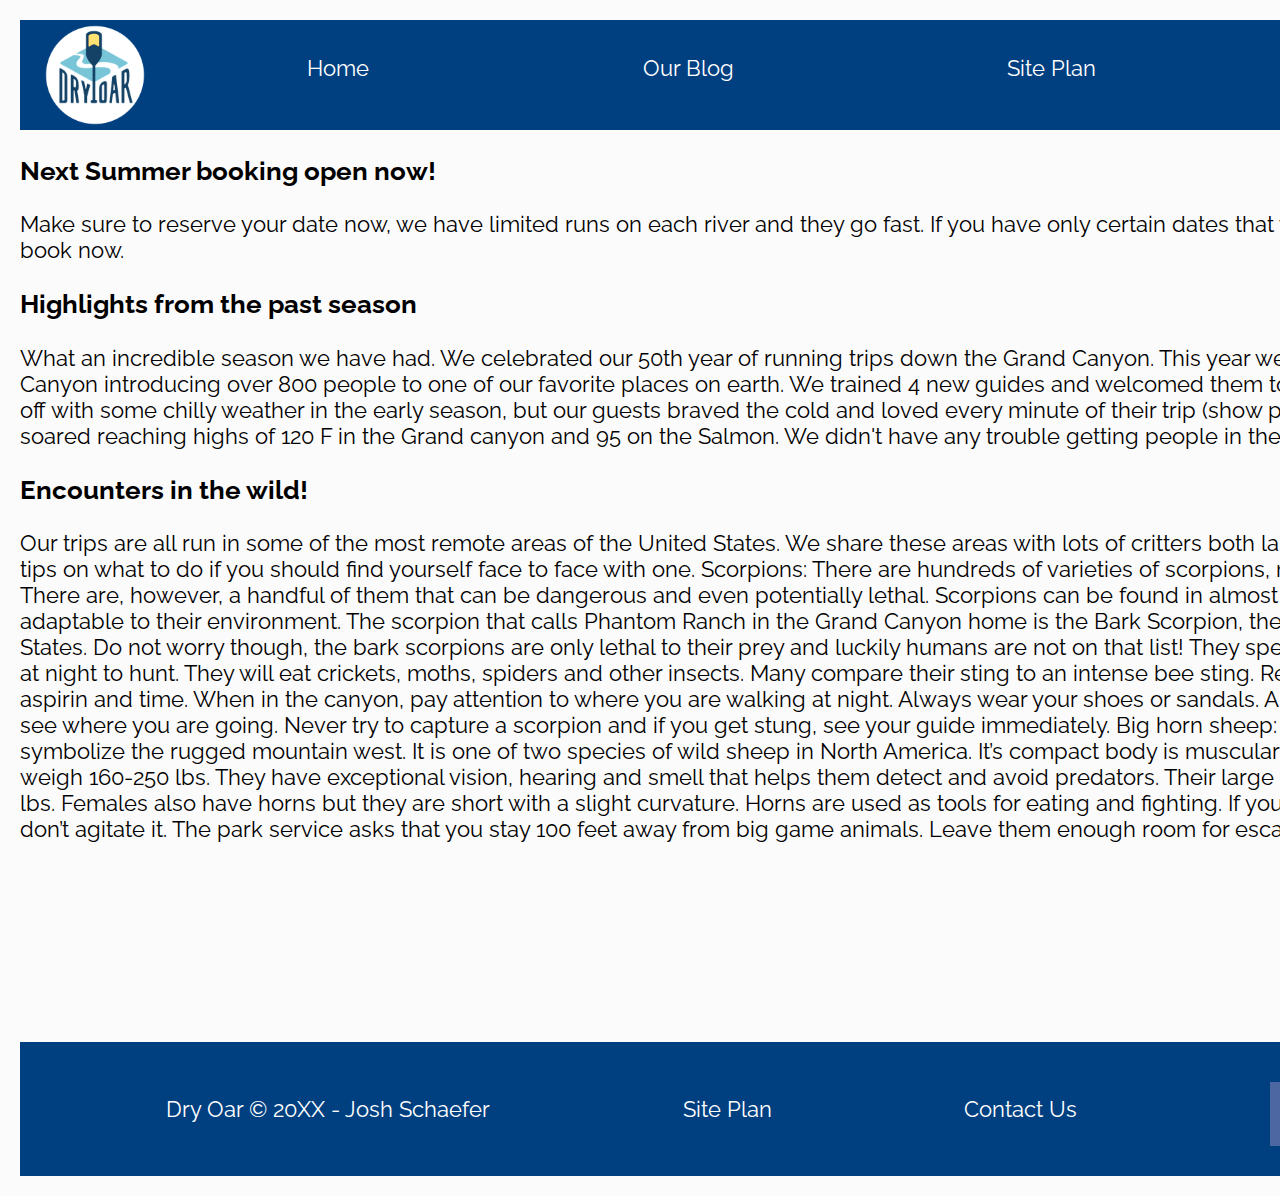
==== wwr/blog.html @ 681c3b00 "ice 9 complete" ====
<!DOCTYPE html>
<html lang="en">
<head>
    <meta charset="UTF-8">
    <meta name="viewport" content="width=device-width, initial-scale=1.0">
    <title>Whitewater Rafting Vacations | Dry Oar Boating | Blog</title>
    <link rel="stylesheet" href="styles/style.css">
</head>
<body>
    <div id = "content">
    <header>
        <a id="logo_link" href="index.html">
            <img class="logo" src="../images/logo.png" alt="Dry Oar Logo">
        </a>
        <nav>
            <a href="index.html" id = "home_link" target="blank_">Home</a>
            <a href="blog.html" id = "page_2" target="blank_">Our Blog</a>
            <a href="site-plan-rafting.html" id = "site_link" target="blank_">Site Plan</a>
            <a href="contactus.html" id = "contact_link" target="blank_">Contact Us</a>
        </nav>
    </header>
<main>
    <h3>Next Summer booking open now!</h3>
    <p>Make sure to reserve your date now, we have limited runs on each river and they go fast. If you have only certain dates that you can get away you should book now.</p>
    <h3>Highlights from the past season</h3>
    <p>What an incredible season we have had. We celebrated our 50th year of running trips down the Grand Canyon. This year we ran 36 trips down the Grand Canyon introducing over 800 people to one of our favorite places on earth.
    We trained 4 new guides and welcomed them to our family. The season started off with some chilly weather in the early season, but our guests braved the cold and loved every minute of their trip (show pictures). 
    Later the temperatures soared reaching highs of 120 F in the Grand canyon and 95 on the Salmon. We didn't have any trouble getting people in the water at those temperatures.</p>
    <h3>Encounters in the wild!</h3>
    <p>Our trips are all run in some of the most remote areas of the United States. We share these areas with lots of critters both large and small. Here are some tips on what to do if you should find yourself face to face with one.
    Scorpions: There are hundreds of varieties of scorpions, most of them being harmless. There are, however, a handful of them that can be dangerous and even potentially lethal. Scorpions can be found in almost every ecosystem and are very adaptable to their environment. The scorpion that calls Phantom Ranch in the Grand Canyon home is the Bark Scorpion, the most venomous in the United States. Do not worry though, the bark scorpions are only lethal to their prey and luckily humans are not on that list!
    They spend the day hiding and crawl out at night to hunt. They will eat crickets, moths, spiders and other insects. Many compare their sting to an intense bee sting. Relief can be found with ice, aspirin and time.
    When in the canyon, pay attention to where you are walking at night. Always wear your shoes or sandals. Always have a light with you to see where you are going. Never try to capture a scorpion and if you get stung, see your guide immediately.
    Big horn sheep: For many people, bighorn sheep symbolize the rugged mountain west. It is one of two species of wild sheep in North America. It’s compact body is muscular with chocolate brown fur. Most weigh 160-250 lbs. They have exceptional vision, hearing and smell that helps them detect and avoid predators.
    Their large curved horns can weigh up to 30 lbs. Females also have horns but they are short with a slight curvature. Horns are used as tools for eating and fighting.
    If you encounter a big horn sheep, don’t agitate it. The park service asks that you stay 100 feet away from big game animals. Leave them enough room for escape if they feel threatened.
     </p>
</main>
    <footer>
        <p>Dry Oar &copy; 20XX - Josh Schaefer</p>
        <p><a href="site-plan-rafting.html" target="blank_" id ="site_plan_2">Site Plan</a></p>
        <p><a href="contactus.html" target="blank_" id = "contact_us_2">Contact Us</a></p>
        <div class="social">
            <a href="https://facebook.com" target="blank_">
                <img src="../images/facebook.png" alt="fb icon">
            </a>
            <a href="https://twitter.com" target="blank_">
                <img src="../images/twitter.png" alt="twitter icon">
            </a>
            <a href="https://instagram.com" target="blank_">
                <img src="../images/instagram.png" alt="instagram icon">
            </a>
        </div>
    </footer>
</div>
</body>
</html>
---- wwr/styles/style.css ----
@import url('https://fonts.googleapis.com/css2?family=Raleway:wght@400;700&display=swap');
@import url('https://fonts.googleapis.com/css2?family=Rock+Salt&display=swap');

body {
    background-color: #fcfbfb;
    font-family: 'Raleway', Arial, sans-serif;
    font-size: 22px;
    margin: 0;
    padding: 0;
}

#content {
    width: 1600px;
    margin: 0 auto;
    padding: 20px;
}

.home-title {
    font-family: 'Rock Salt', 'Bradley Hand', sans-serif;
    font-size: 2em;
    margin-top: 10px;
}

nav a {
    display: inline-block;
    padding: 35px;
    text-decoration: none;
    color: #fcfbfb;
    text-align: center;
}

#hero-msg h1,
#hero-msg h4 {
    text-align: center;
}

#home_link,
#site_link,
#contact_link,
#site_plan_2,
#contact_us_2,
#page_2 {
    color: white;
}

.button-box {
    text-align: center;
}

main section {
    text-align: center;
}

#background {
    height: 725px;
    background-color: #004080;
    grid-column: 1/11;
    grid-row: 4/9;
}

#logo_link {
    padding-top: 5px;
    justify-self: center;
    align-self: center;
}

.logo {
    width: 100px;
}

.icon {
    width: 80px;
    padding-top: 10px;
}

header {
    display: grid;
    grid-template-columns: 150px auto;
    background-color: #004080;
}

nav {
    display: flex;
    justify-content: space-around;
    text-align: left;
}

h2 {
    margin: 0;
}

footer {
    background-color: #004080;
    color: white;
    padding: 25px 50px;
    margin-top: 200px;
    display: flex;
    justify-content: space-around;
    align-items: center;  
}

footer p a:hover {
    text-decoration: underline;
}

.msg {
    background-color: #00CC66;
    color: white;
    line-height: 1.5em;
    padding: 35px;
    box-shadow: 5px 5px 10px #6f7364;
}

.msg p {
    padding-bottom: 15px;
    font-size: 0.8em;
}

.join {
    background-color: #663300;
    color: white;
    padding: 15px 30px;
    margin-top: 20px;
    border-radius: 5px;
    display: inline-block;
}

#hero {
    display: grid;
    grid-template-columns: 1fr 3fr 1fr;
    width: 100%;
    margin-top: -110px;
}

#hero-box {
    grid-column: 1/4;
    grid-row: 1/3;
    width: 100%;
    z-index: -1;
}

#hero-msg {
    grid-column: 2/3;
    grid-row: 1/2;
    margin-top: 100px;
}

#hero-msg h1 {
    color: #d9c2a3;
}

#hero-msg h4 {
    color: white;
}

#hero-img {
    width: 100%;
}

.card-img {
    border: 10px solid #d9c2a3;
}

main section img {
    box-sizing: border-box;
}

.rivers-card,
.camping-card,
.rapids-card {
    margin: 200px 0;
}

.book, .join, footer a {
    text-decoration: none;
}

.book:hover, .join:hover, footer a:hover {
    text-decoration: underline;
}

.book, .join {
    background-color: #d9c2a3;
    color: black;
    padding: 15px 30px;
    margin-top: 50px;
    border-radius: 5px;
}

footer .social img {
    padding-top: 15px;
}

.home-grid {
    display: grid;
    grid-template-columns: repeat(10, 1fr);
}

.card-img, .mountains {
    width: 100%;
}

.rivers-card {
    grid-column: 2/4;
    grid-row: 2/3;
}

.camping-card {
    grid-column: 5/7;
    grid-row: 2/3;
}

.rapids-card {
    grid-column: 8/10;
    grid-row: 2/3;
}

.mountains {
    width: 100%;
    grid-column: 2/7;
    grid-row: 5/8;
    box-shadow: 5px 5px 10px #6f7364;
}

.msg {
    grid-column: 6/10;
    grid-row: 6/7;
}

.card-img {
    border: 10px solid #d9c2a3;
    transition: transform .5s;
    box-shadow: 5px 5px 10px #6f7364;
}

.card-img:hover {
    opacity: .6;
    transform: scale(1.1);
}

/* Media Query */
@media screen and (max-width: 900px) {
    #hero, .home-grid {
        display: block;
        height: auto;
    }
    nav, footer {
        flex-direction: column;
    }
    nav a {
        display: block;
        padding: 15px;
    }
    #hero {
        margin-top: 0;
    }
    #hero-msg {
        margin-top: 0;
    }
    #hero-msg h4 {
        display: none;
    }
    #hero-msg h1 {
        color: #6f7364;
    }
    .home-title {
        font-size: 25px;
    }
    .rivers-card, .camping-card, .rapids-card { 
        margin: 50px auto;
        width: 60%;
    }
    #background {
        display: none;
    }
    .mountains, .msg {
        width: 80%;
        display: block;
        margin: 0 auto;
    }
    footer {
        margin-top: 25px;
    }
}
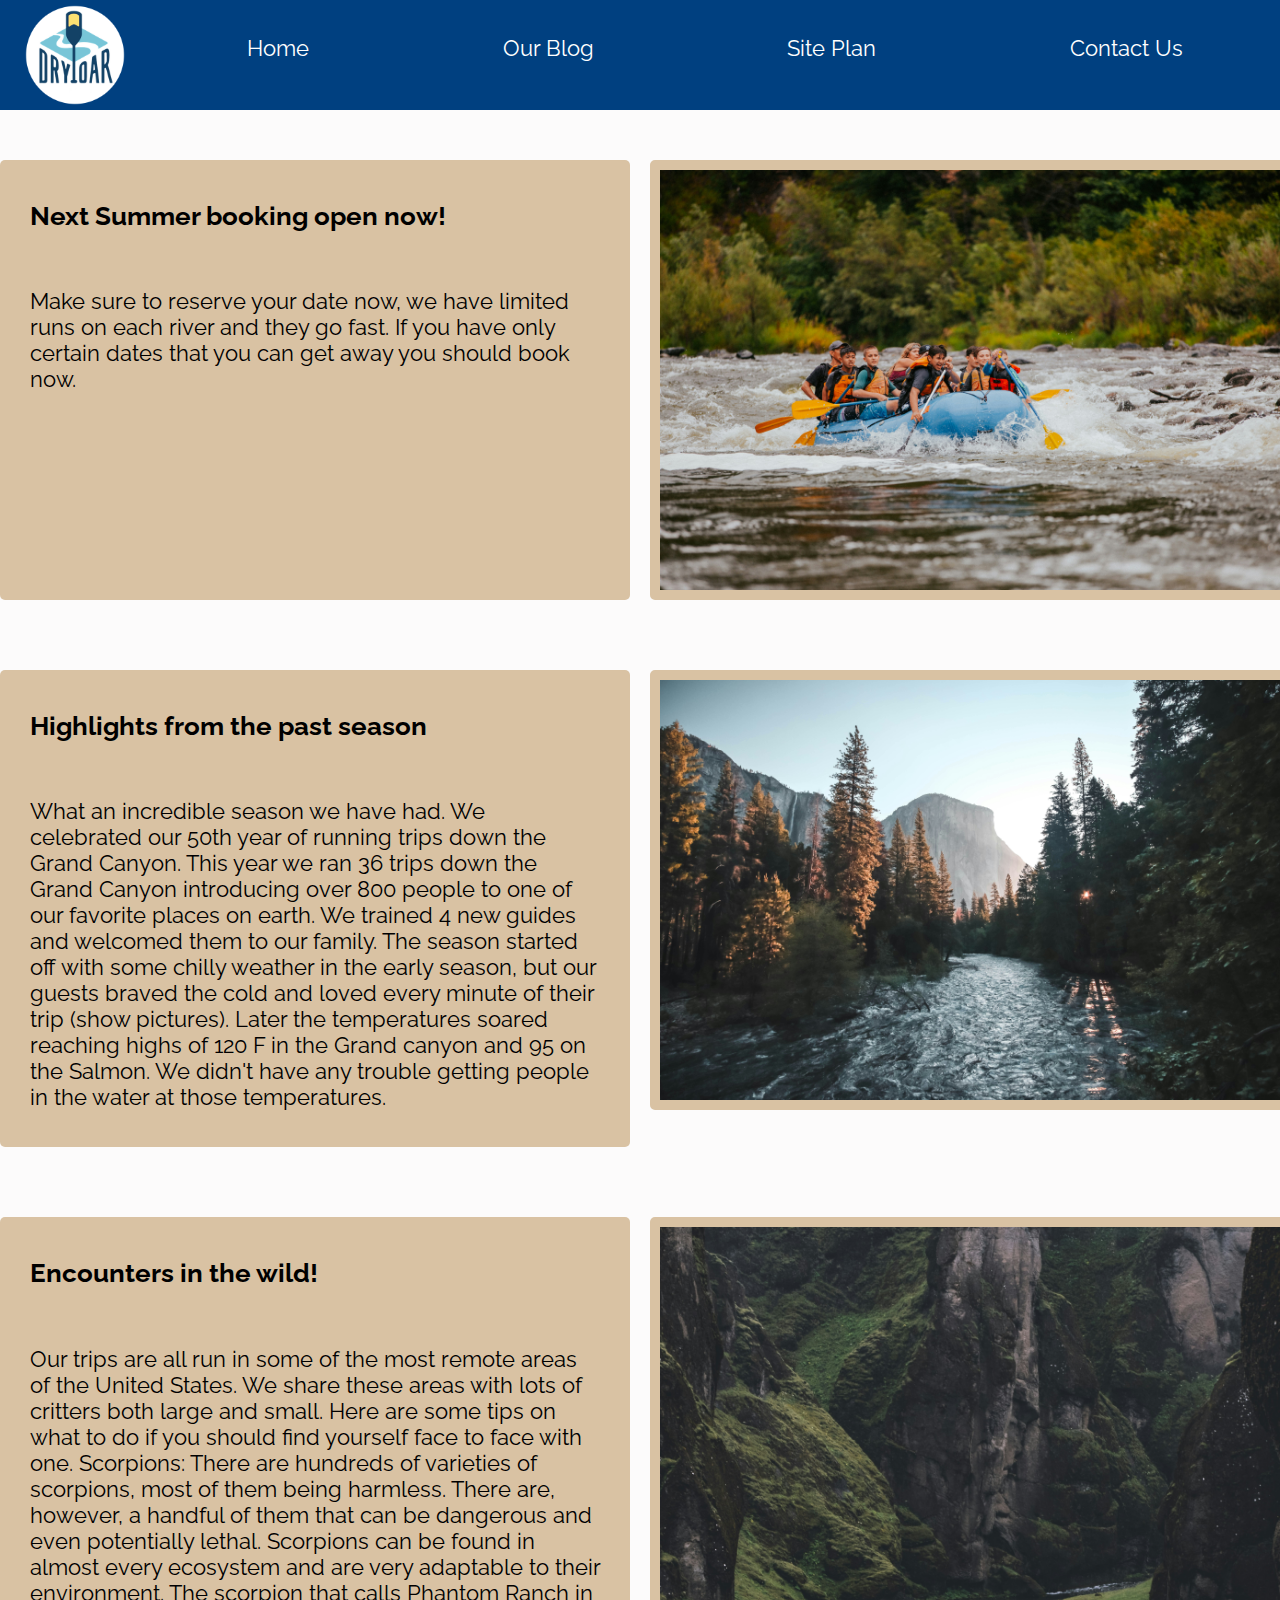
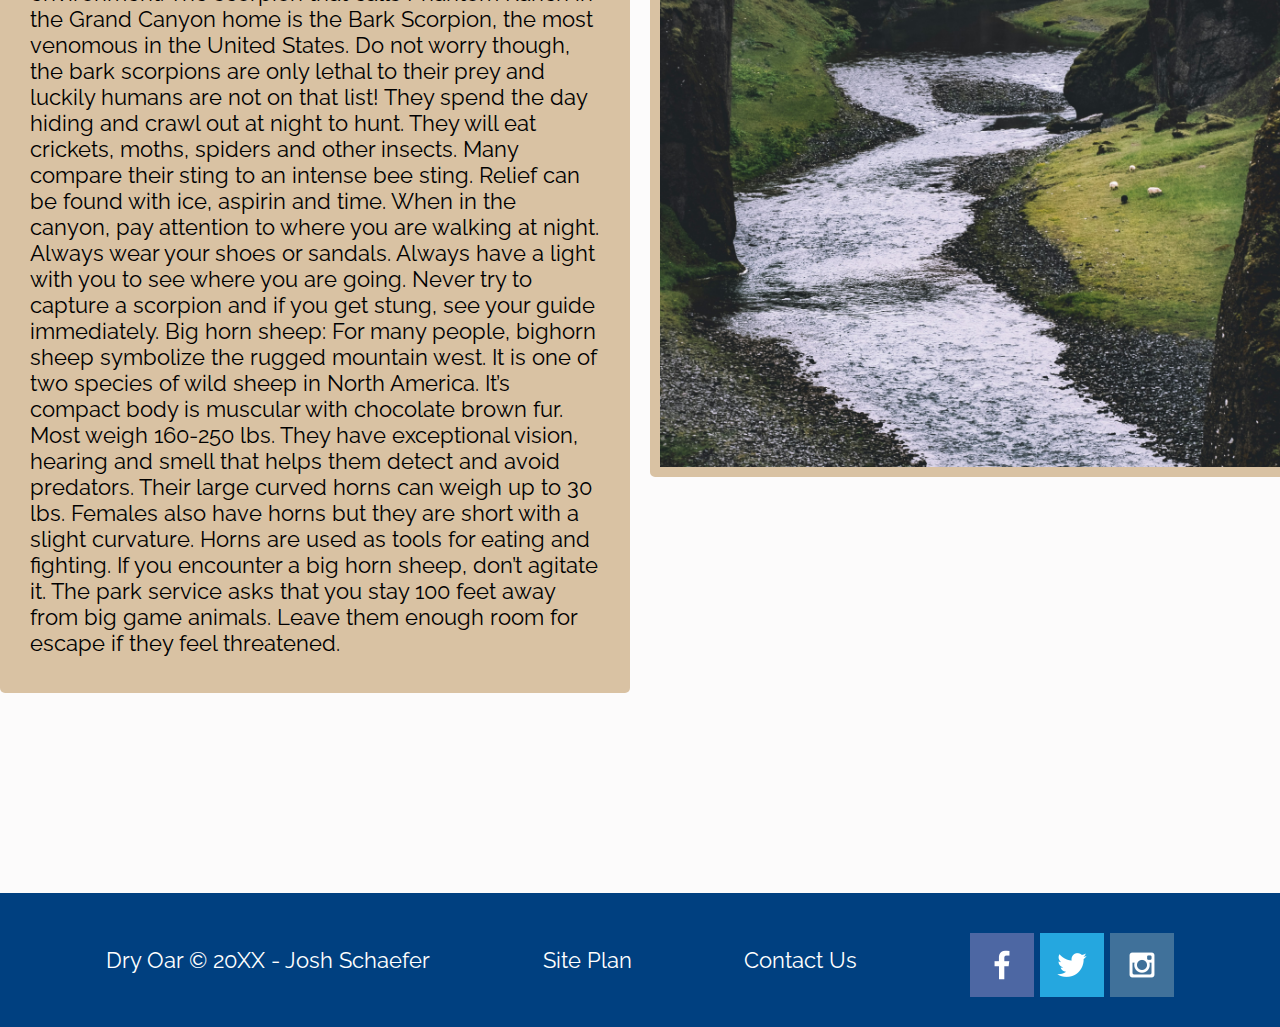
==== commit 49e45c24: "finished second page" ====
--- a/wwr/blog.html
+++ b/wwr/blog.html
@@ -4,7 +4,7 @@
     <meta charset="UTF-8">
     <meta name="viewport" content="width=device-width, initial-scale=1.0">
     <title>Whitewater Rafting Vacations | Dry Oar Boating | Blog</title>
-    <link rel="stylesheet" href="styles/style.css">
+    <link rel="stylesheet" href="styles/blogstyle.css">
 </head>
 <body>
     <div id = "content">
@@ -20,14 +20,19 @@
         </nav>
     </header>
 <main>
-    <h3>Next Summer booking open now!</h3>
-    <p>Make sure to reserve your date now, we have limited runs on each river and they go fast. If you have only certain dates that you can get away you should book now.</p>
-    <h3>Highlights from the past season</h3>
-    <p>What an incredible season we have had. We celebrated our 50th year of running trips down the Grand Canyon. This year we ran 36 trips down the Grand Canyon introducing over 800 people to one of our favorite places on earth.
-    We trained 4 new guides and welcomed them to our family. The season started off with some chilly weather in the early season, but our guests braved the cold and loved every minute of their trip (show pictures). 
-    Later the temperatures soared reaching highs of 120 F in the Grand canyon and 95 on the Salmon. We didn't have any trouble getting people in the water at those temperatures.</p>
-    <h3>Encounters in the wild!</h3>
-    <p>Our trips are all run in some of the most remote areas of the United States. We share these areas with lots of critters both large and small. Here are some tips on what to do if you should find yourself face to face with one.
+    <div class = text-block>
+        <h3 class = "opening">Next Summer booking open now!</h3>
+        <p class = "opening">Make sure to reserve your date now, we have limited runs on each river and they go fast. If you have only certain dates that you can get away you should book now.</p>
+    </div>
+    <div class = "text-block">
+        <h3 class = "highlights">Highlights from the past season</h3>
+        <p class = "highlights">What an incredible season we have had. We celebrated our 50th year of running trips down the Grand Canyon. This year we ran 36 trips down the Grand Canyon introducing over 800 people to one of our favorite places on earth.
+        We trained 4 new guides and welcomed them to our family. The season started off with some chilly weather in the early season, but our guests braved the cold and loved every minute of their trip (show pictures). 
+        Later the temperatures soared reaching highs of 120 F in the Grand canyon and 95 on the Salmon. We didn't have any trouble getting people in the water at those temperatures.</p>
+    </div>
+    <div class = "text-block"> 
+    <h3 class = "encounters">Encounters in the wild!</h3>
+    <p class = "encounters">Our trips are all run in some of the most remote areas of the United States. We share these areas with lots of critters both large and small. Here are some tips on what to do if you should find yourself face to face with one.
     Scorpions: There are hundreds of varieties of scorpions, most of them being harmless. There are, however, a handful of them that can be dangerous and even potentially lethal. Scorpions can be found in almost every ecosystem and are very adaptable to their environment. The scorpion that calls Phantom Ranch in the Grand Canyon home is the Bark Scorpion, the most venomous in the United States. Do not worry though, the bark scorpions are only lethal to their prey and luckily humans are not on that list!
     They spend the day hiding and crawl out at night to hunt. They will eat crickets, moths, spiders and other insects. Many compare their sting to an intense bee sting. Relief can be found with ice, aspirin and time.
     When in the canyon, pay attention to where you are walking at night. Always wear your shoes or sandals. Always have a light with you to see where you are going. Never try to capture a scorpion and if you get stung, see your guide immediately.
@@ -35,6 +40,10 @@
     Their large curved horns can weigh up to 30 lbs. Females also have horns but they are short with a slight curvature. Horns are used as tools for eating and fighting.
     If you encounter a big horn sheep, don’t agitate it. The park service asks that you stay 100 feet away from big game animals. Leave them enough room for escape if they feel threatened.
      </p>
+    </div>
+        <img class = "firstimg" src="../images/vince-fleming-jmwlyZDxu80-unsplash.jpg" alt="pic of rapids">
+        <img class = "secondimg" src="../images/jeremy-bishop-dvACrXUExLs-unsplash.jpg" alt="pic of rafters">
+        <img class = "thirdimg" src="../images/john-salvino-9YubwxAIpw0-unsplash.jpg" alt="river">
 </main>
     <footer>
         <p>Dry Oar &copy; 20XX - Josh Schaefer</p>
--- a/wwr/styles/blogstyle.css
+++ b/wwr/styles/blogstyle.css
@@ -0,0 +1,248 @@
+@import url('https://fonts.googleapis.com/css2?family=Raleway:wght@400;700&display=swap');
+@import url('https://fonts.googleapis.com/css2?family=Rock+Salt&display=swap');
+
+body {
+    background-color: #fcfbfb;
+    font-family: 'Raleway', Arial, sans-serif;
+    font-size: 22px;
+    margin: 0;
+    padding: 0;
+}
+
+
+.home-title {
+    font-family: 'Rock Salt', 'Bradley Hand', sans-serif;
+    font-size: 2em;
+    margin-top: 10px;
+}
+
+nav a {
+    display: inline-block;
+    padding: 35px;
+    text-decoration: none;
+    color: #fcfbfb;
+    text-align: center;
+}
+
+
+#home_link,
+#site_link,
+#contact_link,
+#site_plan_2,
+#contact_us_2,
+#page_2 {
+    color: white;
+}
+
+.button-box {
+    text-align: center;
+}
+
+main {
+    display: grid;
+    grid-template-columns: 1fr 1fr;
+    grid-template-rows: auto;
+    grid-gap: 20px;
+}
+
+#logo_link {
+    padding-top: 5px;
+    justify-self: center;
+    align-self: center;
+}
+
+.logo {
+    width: 100px;
+}
+
+header {
+    display: grid;
+    grid-template-columns: 150px auto;
+    background-color: #004080;
+}
+
+nav {
+    display: flex;
+    justify-content: space-around;
+    text-align: left;
+}
+
+h2 {
+    margin: 0;
+}
+
+footer {
+    background-color: #004080;
+    color: white;
+    padding: 25px 50px;
+    margin-top: 200px;
+    display: flex;
+    justify-content: space-around;
+    align-items: center;  
+}
+
+footer p a:hover {
+    text-decoration: underline;
+}
+
+
+ 
+
+
+
+.join {
+    background-color: #663300;
+    color: white;
+    padding: 15px 30px;
+    margin-top: 20px;
+    border-radius: 5px;
+    display: inline-block;
+}
+
+.card-img {
+    border: 10px solid #d9c2a3;
+}
+
+.book, .join, footer a {
+    text-decoration: none;
+}
+
+.book:hover, .join:hover, footer a:hover {
+    text-decoration: underline;
+}
+
+.book, .join {
+    background-color: #d9c2a3;
+    color: black;
+    padding: 15px 30px;
+    margin-top: 50px;
+    border-radius: 5px;
+}
+
+footer .social img {
+    padding-top: 15px;
+}
+
+
+.text-block {
+    display: flex;
+    flex-direction: column;
+    gap: 10px;
+    background-color: #d9c2a3;
+    color: black;
+    padding: 15px 30px;
+    margin-top: 50px;
+    border-radius: 5px;
+}
+
+.firstimg {
+    width: 100%;
+    height: auto;
+    object-fit: cover;
+}
+.opening {
+    grid-column: 1/2;
+    grid-row: 1/2;
+}
+
+
+.highlights {
+    grid-column: 1/2;
+    grid-row: 2/3;
+}
+
+.highlights {
+    grid-column: 1/2;
+    grid-row: 3/4;
+}
+
+.firstimg {
+    width: 100%;
+    height: auto;
+    object-fit: cover;
+    grid-column: 2/3;
+    grid-row: 1/2;
+    display: flex;
+    border: 10px solid #d9c2a3;
+    border-radius: 5px;
+    margin-top: 50px;
+}
+
+
+
+.secondimg {
+    width: 100%;
+    height: auto;
+    object-fit: cover;
+    grid-column: 2/3;
+    grid-row: 2/3;
+    display: flex;
+    border: 10px solid #d9c2a3;
+    border-radius: 5px;
+    margin-top: 50px;
+}
+
+
+
+.thirdimg {
+    width: 100%;
+    height: auto;
+    object-fit: cover;
+    grid-column: 2/3;
+    grid-row: 3/4;
+    display: flex;
+    border: 10px solid #d9c2a3;
+    border-radius: 5px;
+    margin-top: 50px;
+}
+
+
+.image-block {
+    display: flex;
+    border: 10px solid #d9c2a3;
+    border-radius: 5px;
+}
+
+/* Media Query */
+@media screen and (max-width: 900px) {
+    main {
+        display: block;
+    }
+    nav, footer {
+        flex-direction: column;
+    }
+    nav a {
+        display: block;
+        padding: 15px;
+    }
+    #hero {
+        margin-top: 0;
+    }
+    #hero-msg {
+        margin-top: 0;
+    }
+    #hero-msg h4 {
+        display: none;
+    }
+    #hero-msg h1 {
+        color: #6f7364;
+    }
+    .home-title {
+        font-size: 25px;
+    }
+    .rivers-card, .camping-card, .rapids-card { 
+        margin: 50px auto;
+        width: 60%;
+    }
+    #background {
+        display: none;
+    }
+    .mountains, .msg {
+        width: 80%;
+        display: block;
+        margin: 0 auto;
+    }
+    footer {
+        margin-top: 25px;
+    }
+}
